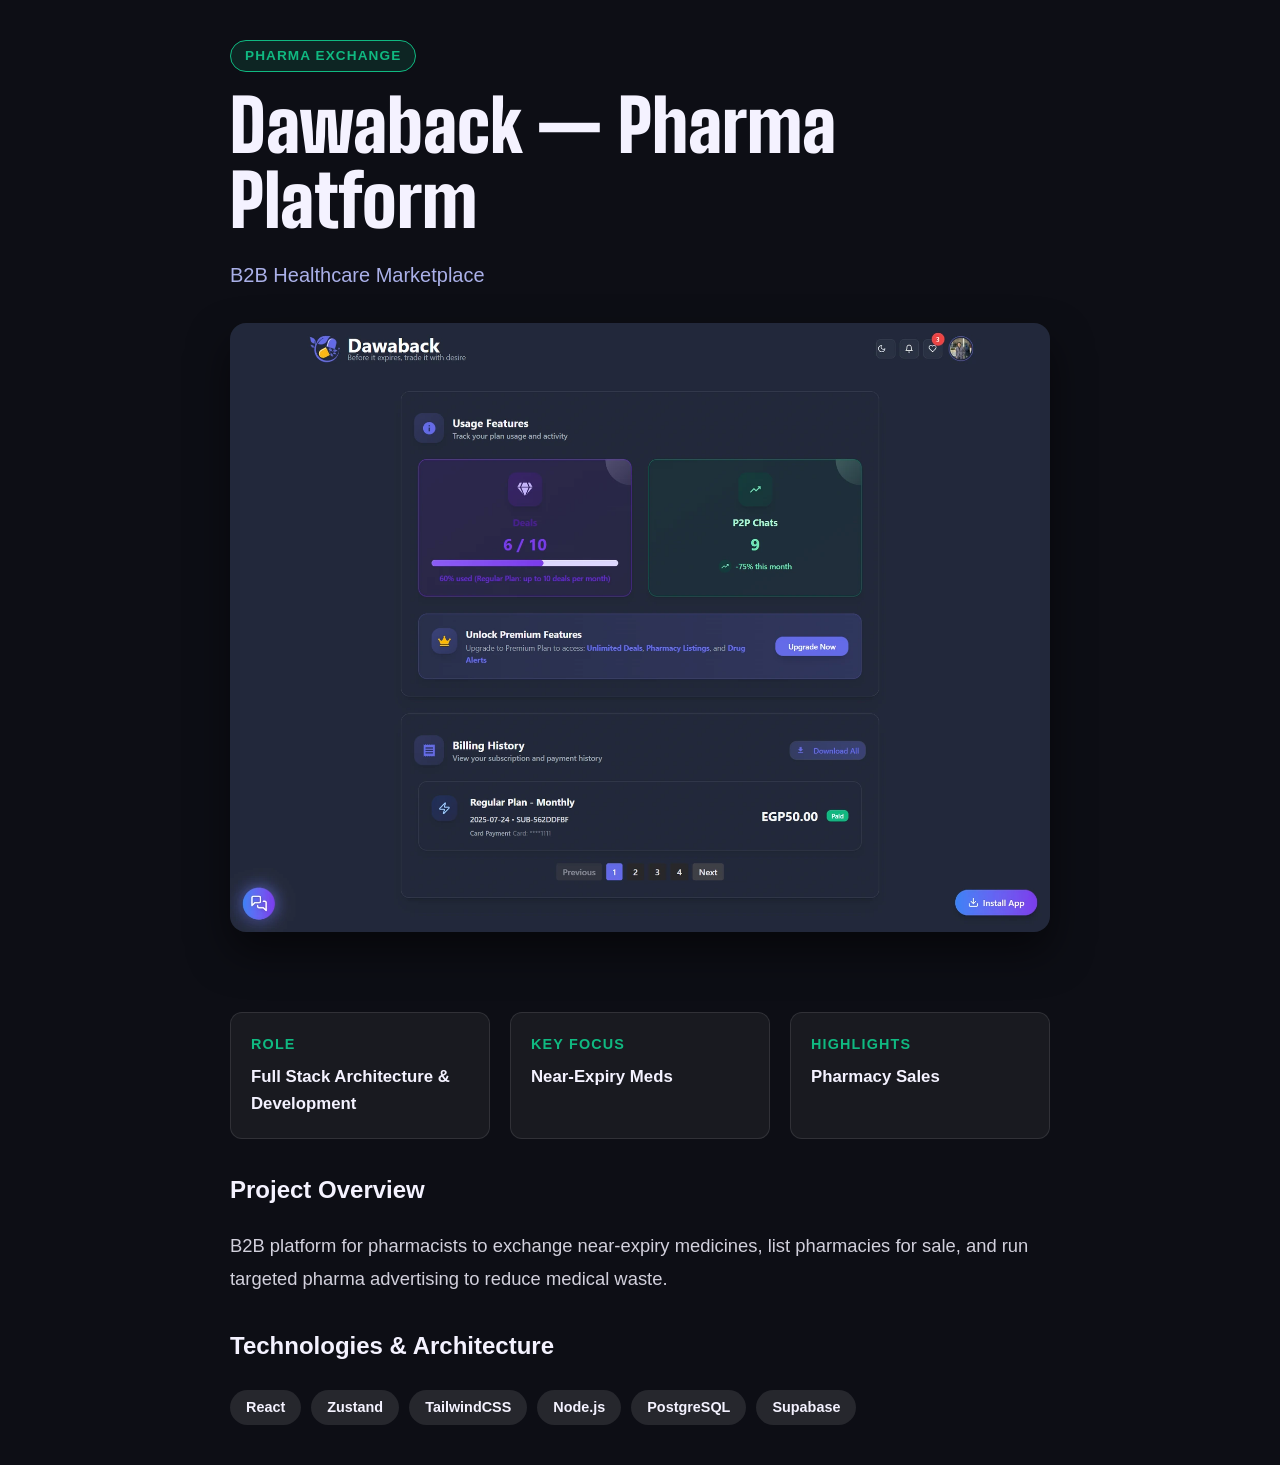
==== work/dawaback.html @ 504b1b82 "Serve the portfolio from the domain root Move the new-portfolio site into the user site so moashraf." ====
<!doctype html>
<html lang="en">
<head>
  <meta charset="utf-8">
  <meta name="viewport" content="width=device-width, initial-scale=1">
  <title>Dawaback — Pharma Platform — Case Study</title>
  <link rel="preconnect" href="https://fonts.googleapis.com">
  <link href="https://fonts.googleapis.com/css2?family=Big+Shoulders+Display:wght@700;800;900&display=swap" rel="stylesheet">
  <style>
    body {
      font-family: -apple-system, BlinkMacSystemFont, "Segoe UI", Roboto, sans-serif;
      background: #0d0e15;
      color: #f4f2ff;
      margin: 0;
      padding: 40px 24px;
      line-height: 1.6;
    }
    .wrap {
      max-width: 820px;
      margin: 0 auto;
    }
    .tag {
      display: inline-block;
      padding: 4px 14px;
      background: #10B98122;
      border: 1px solid #10B981;
      color: #10B981;
      border-radius: 20px;
      font-size: 0.85rem;
      font-weight: 700;
      text-transform: uppercase;
      letter-spacing: 0.08em;
      margin-bottom: 16px;
    }
    h1 {
      font-family: 'Big Shoulders Display', sans-serif;
      font-size: clamp(2.5rem, 6vw, 4.5rem);
      font-weight: 900;
      line-height: 1.05;
      margin: 0 0 12px;
    }
    .sub {
      font-size: 1.25rem;
      color: #aab0e8;
      margin-bottom: 32px;
    }
    .cover-img {
      width: 100%;
      border-radius: 16px;
      margin-bottom: 40px;
      box-shadow: 0 20px 40px rgba(0,0,0,0.5);
    }
    .grid {
      display: grid;
      grid-template-columns: repeat(auto-fit, minmax(220px, 1fr));
      gap: 20px;
      margin: 32px 0;
    }
    .card {
      background: rgba(255,255,255,0.05);
      border: 1px solid rgba(255,255,255,0.1);
      padding: 20px;
      border-radius: 12px;
    }
    .card h3 {
      font-size: 0.9rem;
      text-transform: uppercase;
      letter-spacing: 0.08em;
      color: #10B981;
      margin: 0 0 8px;
    }
    .card p {
      margin: 0;
      font-size: 1.05rem;
      font-weight: 600;
    }
    .body-text {
      font-size: 1.15rem;
      color: rgba(244,242,255,0.85);
      line-height: 1.8;
      margin-bottom: 32px;
    }
    .tech-stack {
      display: flex;
      flex-wrap: wrap;
      gap: 10px;
      margin-top: 24px;
    }
    .tech-pill {
      background: rgba(255,255,255,0.1);
      padding: 6px 16px;
      border-radius: 20px;
      font-size: 0.9rem;
      font-weight: 600;
    }
  </style>
</head>
<body>
  <div class="wrap">
    <span class="tag">Pharma Exchange</span>
    <h1>Dawaback — Pharma Platform</h1>
    <p class="sub">B2B Healthcare Marketplace</p>
    
    <img class="cover-img" src="dawaback-cover.webp" alt="Dawaback dashboard showing pharmacy exchange usage and subscriptions">
    
    <div class="grid">
      <div class="card">
        <h3>Role</h3>
        <p>Full Stack Architecture & Development</p>
      </div>
      <div class="card">
        <h3>Key Focus</h3>
        <p>Near-Expiry Meds</p>
      </div>
      <div class="card">
        <h3>Highlights</h3>
        <p>Pharmacy Sales</p>
      </div>
    </div>
    
    <h2>Project Overview</h2>
    <p class="body-text">B2B platform for pharmacists to exchange near-expiry medicines, list pharmacies for sale, and run targeted pharma advertising to reduce medical waste.</p>
    
    <h2>Technologies & Architecture</h2>
    <div class="tech-stack">
      <span class="tech-pill">React</span><span class="tech-pill">Zustand</span><span class="tech-pill">TailwindCSS</span><span class="tech-pill">Node.js</span><span class="tech-pill">PostgreSQL</span><span class="tech-pill">Supabase</span>
    </div>
  </div>
</body>
</html>
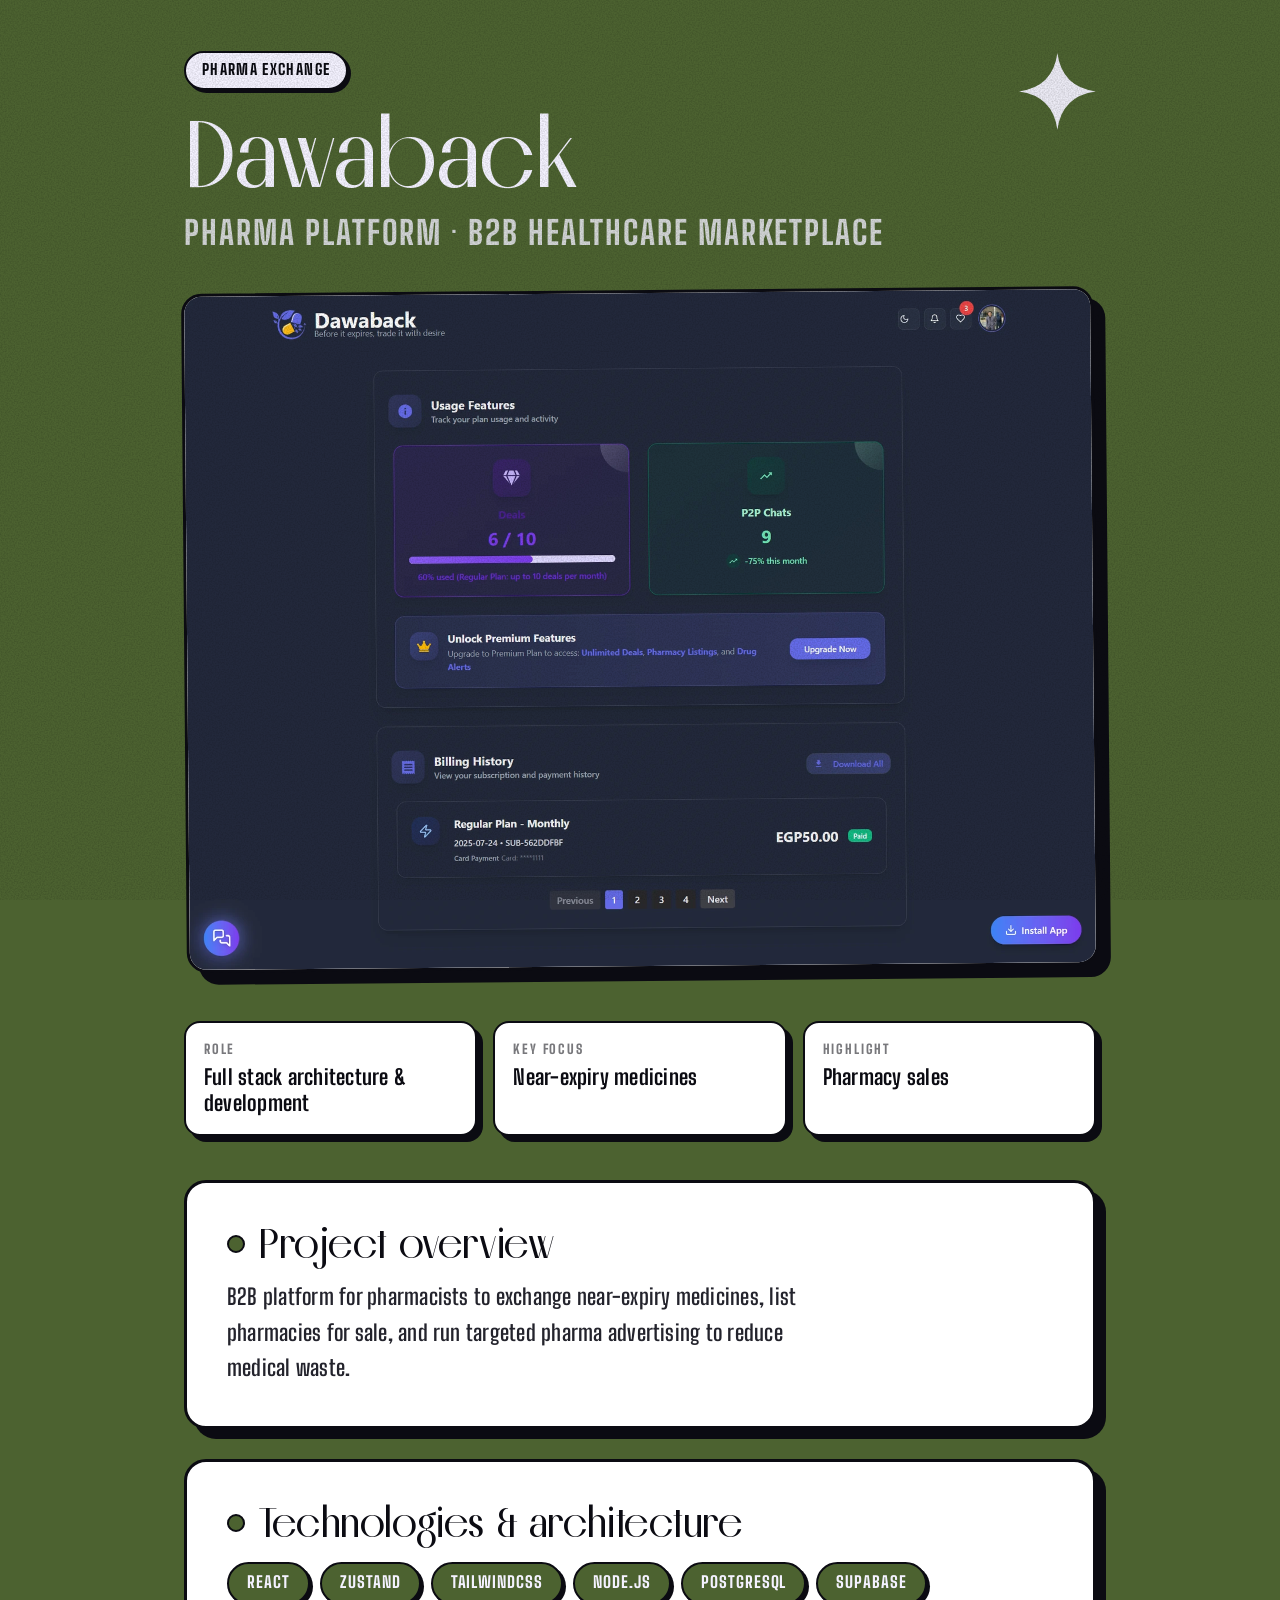
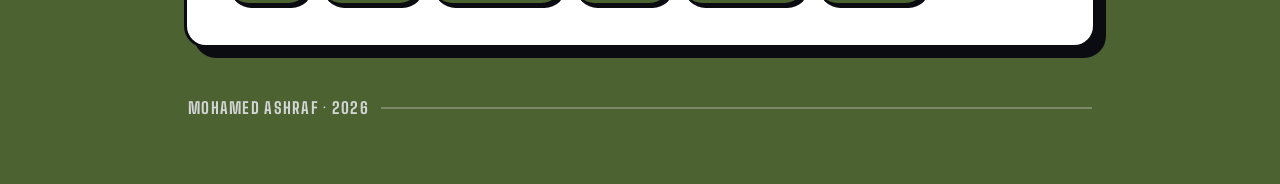
==== commit b8018790: "Rebuild the case studies in the portfolio's own visual language The four case study pages were a dar" ====
--- a/work/dawaback.html
+++ b/work/dawaback.html
@@ -1,130 +1,64 @@
-<!doctype html>
+﻿<!doctype html>
 <html lang="en">
+
 <head>
   <meta charset="utf-8">
   <meta name="viewport" content="width=device-width, initial-scale=1">
   <title>Dawaback — Pharma Platform — Case Study</title>
-  <link rel="preconnect" href="https://fonts.googleapis.com">
-  <link href="https://fonts.googleapis.com/css2?family=Big+Shoulders+Display:wght@700;800;900&display=swap" rel="stylesheet">
-  <style>
-    body {
-      font-family: -apple-system, BlinkMacSystemFont, "Segoe UI", Roboto, sans-serif;
-      background: #0d0e15;
-      color: #f4f2ff;
-      margin: 0;
-      padding: 40px 24px;
-      line-height: 1.6;
-    }
-    .wrap {
-      max-width: 820px;
-      margin: 0 auto;
-    }
-    .tag {
-      display: inline-block;
-      padding: 4px 14px;
-      background: #10B98122;
-      border: 1px solid #10B981;
-      color: #10B981;
-      border-radius: 20px;
-      font-size: 0.85rem;
-      font-weight: 700;
-      text-transform: uppercase;
-      letter-spacing: 0.08em;
-      margin-bottom: 16px;
-    }
-    h1 {
-      font-family: 'Big Shoulders Display', sans-serif;
-      font-size: clamp(2.5rem, 6vw, 4.5rem);
-      font-weight: 900;
-      line-height: 1.05;
-      margin: 0 0 12px;
-    }
-    .sub {
-      font-size: 1.25rem;
-      color: #aab0e8;
-      margin-bottom: 32px;
-    }
-    .cover-img {
-      width: 100%;
-      border-radius: 16px;
-      margin-bottom: 40px;
-      box-shadow: 0 20px 40px rgba(0,0,0,0.5);
-    }
-    .grid {
-      display: grid;
-      grid-template-columns: repeat(auto-fit, minmax(220px, 1fr));
-      gap: 20px;
-      margin: 32px 0;
-    }
-    .card {
-      background: rgba(255,255,255,0.05);
-      border: 1px solid rgba(255,255,255,0.1);
-      padding: 20px;
-      border-radius: 12px;
-    }
-    .card h3 {
-      font-size: 0.9rem;
-      text-transform: uppercase;
-      letter-spacing: 0.08em;
-      color: #10B981;
-      margin: 0 0 8px;
-    }
-    .card p {
-      margin: 0;
-      font-size: 1.05rem;
-      font-weight: 600;
-    }
-    .body-text {
-      font-size: 1.15rem;
-      color: rgba(244,242,255,0.85);
-      line-height: 1.8;
-      margin-bottom: 32px;
-    }
-    .tech-stack {
-      display: flex;
-      flex-wrap: wrap;
-      gap: 10px;
-      margin-top: 24px;
-    }
-    .tech-pill {
-      background: rgba(255,255,255,0.1);
-      padding: 6px 16px;
-      border-radius: 20px;
-      font-size: 0.9rem;
-      font-weight: 600;
-    }
-  </style>
+  <link rel="stylesheet" href="case.css?v=20261103">
 </head>
-<body>
+
+<body style="--accent:#4C6230">
+  <div class="grain" aria-hidden="true"></div>
+
   <div class="wrap">
-    <span class="tag">Pharma Exchange</span>
-    <h1>Dawaback — Pharma Platform</h1>
-    <p class="sub">B2B Healthcare Marketplace</p>
-    
-    <img class="cover-img" src="dawaback-cover.webp" alt="Dawaback dashboard showing pharmacy exchange usage and subscriptions">
-    
-    <div class="grid">
-      <div class="card">
-        <h3>Role</h3>
-        <p>Full Stack Architecture & Development</p>
+    <header class="head">
+      <svg class="spark" viewBox="0 0 24 24" aria-hidden="true">
+        <path d="M12 0 Q13.4 10.6 24 12 Q13.4 13.4 12 24 Q10.6 13.4 0 12 Q10.6 10.6 12 0 Z" />
+      </svg>
+      <p class="tag">Pharma Exchange</p>
+      <h1>Dawaback<span class="thin">Pharma platform · B2B healthcare marketplace</span></h1>
+    </header>
+
+    <figure class="cover">
+      <img src="dawaback-cover.webp" alt="Dawaback dashboard showing pharmacy exchange usage and subscriptions">
+    </figure>
+
+    <dl class="meta">
+      <div class="cell">
+        <dt>Role</dt>
+        <dd>Full stack architecture &amp; development</dd>
       </div>
-      <div class="card">
-        <h3>Key Focus</h3>
-        <p>Near-Expiry Meds</p>
+      <div class="cell">
+        <dt>Key focus</dt>
+        <dd>Near-expiry medicines</dd>
       </div>
-      <div class="card">
-        <h3>Highlights</h3>
-        <p>Pharmacy Sales</p>
+      <div class="cell">
+        <dt>Highlight</dt>
+        <dd>Pharmacy sales</dd>
       </div>
-    </div>
-    
-    <h2>Project Overview</h2>
-    <p class="body-text">B2B platform for pharmacists to exchange near-expiry medicines, list pharmacies for sale, and run targeted pharma advertising to reduce medical waste.</p>
-    
-    <h2>Technologies & Architecture</h2>
-    <div class="tech-stack">
-      <span class="tech-pill">React</span><span class="tech-pill">Zustand</span><span class="tech-pill">TailwindCSS</span><span class="tech-pill">Node.js</span><span class="tech-pill">PostgreSQL</span><span class="tech-pill">Supabase</span>
-    </div>
+    </dl>
+
+    <section class="card">
+      <h2>Project overview</h2>
+      <p>B2B platform for pharmacists to exchange near-expiry medicines, list pharmacies for sale, and run
+        targeted pharma advertising to reduce medical waste.</p>
+    </section>
+
+    <section class="card">
+      <h2>Technologies &amp; architecture</h2>
+      <ul class="stack">
+        <li>React</li>
+        <li>Zustand</li>
+        <li>TailwindCSS</li>
+        <li>Node.js</li>
+        <li>PostgreSQL</li>
+        <li>Supabase</li>
+      </ul>
+    </section>
+
+    <p class="foot">Mohamed Ashraf · 2026</p>
   </div>
 </body>
+
 </html>
--- a/work/case.css
+++ b/work/case.css
@@ -0,0 +1,291 @@
+@font-face {
+  font-family: "Big Shoulders";
+  src: url("../fonts/bigshoulders-var.woff2") format("woff2");
+  font-weight: 100 900;
+  font-display: swap;
+}
+
+@font-face {
+  font-family: "Melodrama";
+  src: url("../fonts/melodrama-500.woff2") format("woff2");
+  font-weight: 500;
+  font-display: swap;
+}
+
+:root {
+  --ink: #0B0B12;
+  --paper: #fff;
+  --fg: #F4F2FF;
+  --accent: #7B3F6E;
+  --wash: rgba(11, 11, 18, .62);
+}
+
+* { box-sizing: border-box; margin: 0; padding: 0 }
+
+html { scroll-behavior: smooth }
+
+body {
+  background: var(--accent);
+  color: var(--ink);
+  font-family: "Big Shoulders", system-ui, -apple-system, sans-serif;
+  font-weight: 500;
+  font-size: 20px;
+  line-height: 1.55;
+  letter-spacing: .012em;
+  -webkit-font-smoothing: antialiased;
+  padding-bottom: 64px;
+}
+
+/* the same film grain the portfolio uses, so the page feels printed on the same paper */
+.grain {
+  position: fixed;
+  inset: 0;
+  z-index: 50;
+  pointer-events: none;
+  opacity: .18;
+  mix-blend-mode: multiply;
+  background-image: url("data:image/svg+xml;utf8,<svg xmlns='http://www.w3.org/2000/svg' width='240' height='240'><filter id='n'><feTurbulence type='fractalNoise' baseFrequency='.7' numOctaves='2' stitchTiles='stitch'/><feColorMatrix values='0 0 0 0 0  0 0 0 0 0  0 0 0 0 0  0 0 0 1.5 -0.5'/></filter><rect width='100%' height='100%' filter='url(%23n)'/></svg>");
+}
+
+.wrap {
+  position: relative;
+  max-width: 1000px;
+  margin: 0 auto;
+  padding: clamp(30px, 4vw, 66px) clamp(18px, 4vw, 44px) 0;
+}
+
+/* ---------- masthead ---------- */
+
+.head { position: relative; padding-bottom: clamp(26px, 3vw, 44px) }
+
+.spark {
+  position: absolute;
+  right: 0;
+  top: 2px;
+  width: clamp(46px, 6vw, 82px);
+  height: auto;
+  fill: var(--fg);
+  opacity: .95;
+}
+
+.tag {
+  display: inline-flex;
+  align-items: center;
+  gap: 8px;
+  background: var(--fg);
+  color: var(--ink);
+  border: 2.5px solid var(--ink);
+  border-radius: 999px;
+  padding: 5px 16px 7px;
+  font-size: 15px;
+  font-weight: 760;
+  letter-spacing: .09em;
+  text-transform: uppercase;
+  box-shadow: 3px 3px 0 var(--ink);
+}
+
+h1 {
+  font-family: "Melodrama", "Big Shoulders", serif;
+  font-weight: 500;
+  font-size: clamp(44px, 8.2vw, 96px);
+  line-height: .92;
+  letter-spacing: -.015em;
+  margin-top: 20px;
+  color: var(--fg);
+  text-wrap: balance;
+}
+
+h1 .thin {
+  display: block;
+  font-family: "Big Shoulders", sans-serif;
+  font-weight: 700;
+  font-size: .34em;
+  letter-spacing: .06em;
+  text-transform: uppercase;
+  opacity: .8;
+  margin-top: 14px;
+  line-height: 1.2;
+}
+
+/* live badge: the same chip the work cards use */
+.live {
+  display: inline-flex;
+  align-items: center;
+  gap: 7px;
+  padding: 2px 12px 4px;
+  margin-left: 6px;
+  border: 2px solid currentColor;
+  border-radius: 999px;
+  font-family: "Big Shoulders", sans-serif;
+  font-size: 14px;
+  font-weight: 780;
+  letter-spacing: .1em;
+  text-transform: uppercase;
+  text-decoration: none;
+  line-height: 1.5;
+  vertical-align: 2px;
+  opacity: 1;
+  transition: background .2s, color .2s;
+}
+
+.live::before {
+  content: "";
+  width: 7px;
+  height: 7px;
+  border-radius: 50%;
+  background: #7CE38B;
+  flex: 0 0 auto;
+  transition: background .2s;
+}
+
+.live:hover, .live:focus-visible {
+  background: var(--fg);
+  color: var(--ink);
+  outline: none;
+}
+
+.live:hover::before, .live:focus-visible::before { background: #1F9D4D }
+
+/* ---------- cover ---------- */
+
+.cover {
+  position: relative;
+  margin-bottom: clamp(30px, 4vw, 52px);
+  border: 3px solid var(--ink);
+  border-radius: 20px;
+  overflow: hidden;
+  background: var(--paper);
+  box-shadow: 12px 12px 0 var(--ink);
+  transform: rotate(-.5deg);
+}
+
+.cover img { display: block; width: 100%; height: auto }
+
+/* ---------- meta cells ---------- */
+
+.meta {
+  display: grid;
+  grid-template-columns: repeat(3, minmax(0, 1fr));
+  gap: 16px;
+  margin-bottom: clamp(26px, 3.4vw, 44px);
+}
+
+.cell {
+  background: var(--paper);
+  border: 2.5px solid var(--ink);
+  border-radius: 16px;
+  padding: 16px 18px 18px;
+  box-shadow: 6px 6px 0 var(--ink);
+}
+
+.cell dt {
+  font-size: 13px;
+  font-weight: 800;
+  letter-spacing: .14em;
+  text-transform: uppercase;
+  opacity: .55;
+}
+
+.cell dd {
+  margin-top: 5px;
+  font-size: 21px;
+  font-weight: 620;
+  line-height: 1.25;
+}
+
+/* ---------- paper panels ---------- */
+
+.card {
+  background: var(--paper);
+  border: 3px solid var(--ink);
+  border-radius: 22px;
+  padding: clamp(22px, 3.2vw, 40px);
+  box-shadow: 10px 10px 0 var(--ink);
+  margin-bottom: clamp(20px, 2.6vw, 30px);
+}
+
+h2 {
+  font-family: "Melodrama", "Big Shoulders", serif;
+  font-weight: 500;
+  font-size: clamp(28px, 3.4vw, 42px);
+  line-height: 1;
+  letter-spacing: -.01em;
+  display: flex;
+  align-items: center;
+  gap: 14px;
+}
+
+h2::before {
+  content: "";
+  flex: 0 0 auto;
+  width: 14px;
+  height: 14px;
+  border-radius: 50%;
+  background: var(--accent);
+  border: 2.5px solid var(--ink);
+}
+
+.card p {
+  margin-top: 14px;
+  font-size: clamp(18px, 2.1vw, 22px);
+  line-height: 1.62;
+  color: #23232c;
+  max-width: 62ch;
+}
+
+/* ---------- stack ---------- */
+
+.stack {
+  display: flex;
+  flex-wrap: wrap;
+  gap: 10px;
+  margin-top: 18px;
+  list-style: none;
+}
+
+.stack li {
+  background: var(--accent);
+  color: var(--fg);
+  border: 2.5px solid var(--ink);
+  border-radius: 999px;
+  padding: 6px 18px 8px;
+  font-size: 16px;
+  font-weight: 760;
+  letter-spacing: .06em;
+  text-transform: uppercase;
+  box-shadow: 3px 3px 0 var(--ink);
+}
+
+/* ---------- foot ---------- */
+
+.foot {
+  display: flex;
+  align-items: center;
+  gap: 12px;
+  color: var(--fg);
+  opacity: .8;
+  font-size: 16px;
+  font-weight: 700;
+  letter-spacing: .08em;
+  text-transform: uppercase;
+  padding: 18px 4px 0;
+}
+
+.foot::after {
+  content: "";
+  flex: 1 1 auto;
+  height: 2px;
+  background: currentColor;
+  opacity: .35;
+}
+
+@media (max-width: 720px) {
+  .meta { grid-template-columns: 1fr }
+  .cover { box-shadow: 8px 8px 0 var(--ink); transform: none }
+  .card { box-shadow: 7px 7px 0 var(--ink) }
+  .spark { width: 40px }
+}
+
+@media (prefers-reduced-motion: reduce) {
+  html { scroll-behavior: auto }
+}
